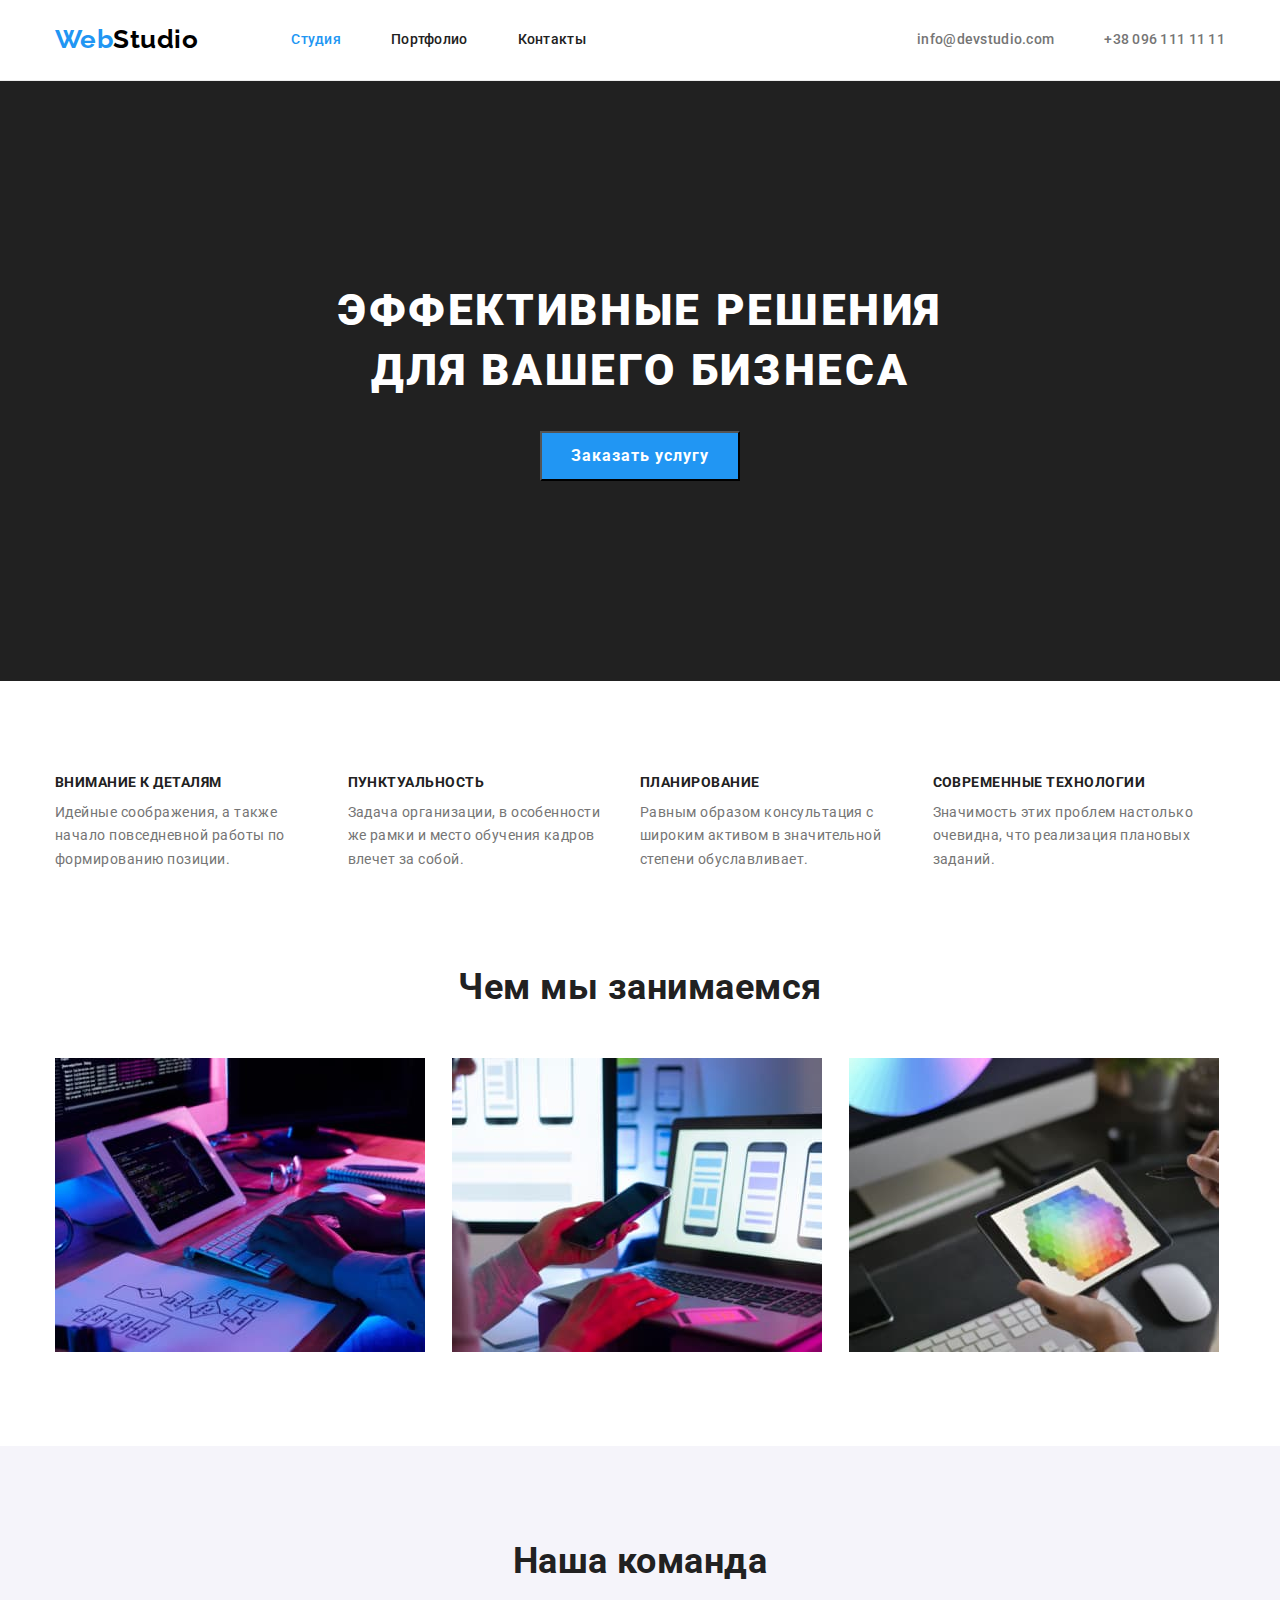
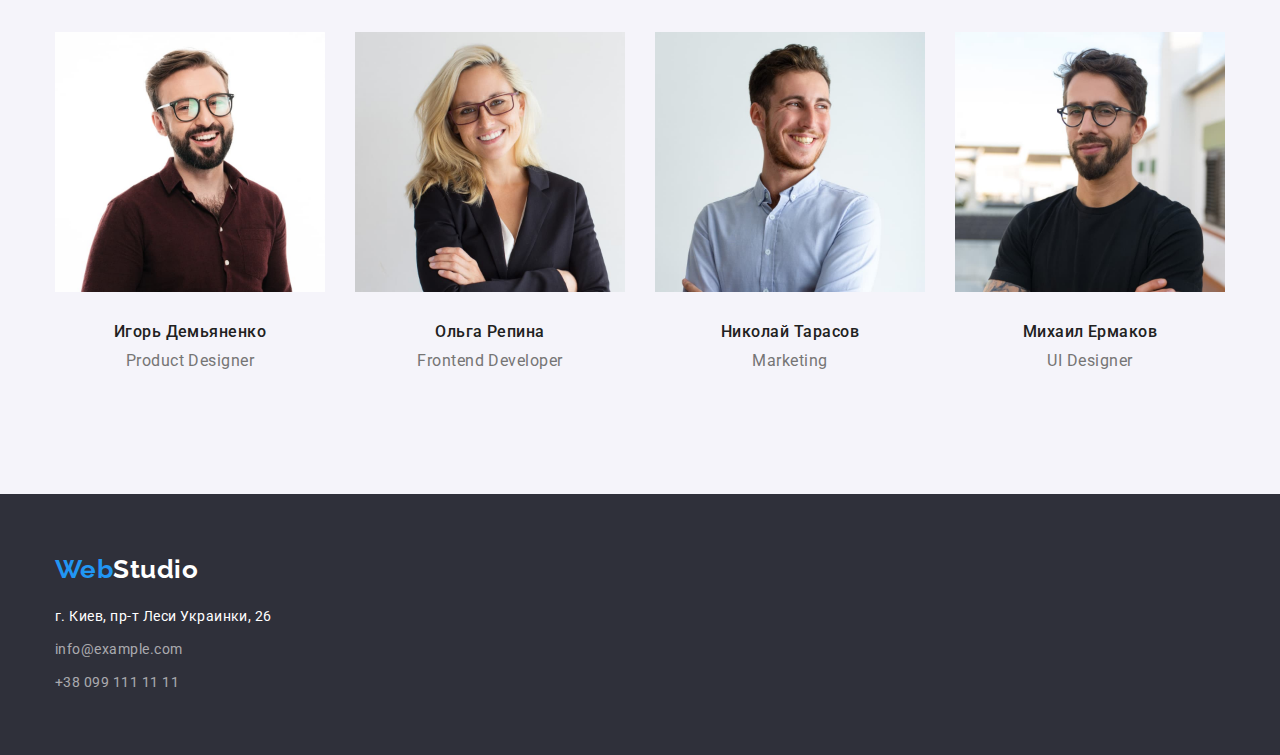
==== index.html @ e8fb50bc "добавляет файлы 3 работы" ====
<!DOCTYPE html>
<html lang="ru">

<head>
    <meta charset="UTF-8">
    <meta http-equiv="X-UA-Compatible" content="IE=edge">
    <meta name="viewport" content="width=device-width, initial-scale=1.0">
    <title>Студия</title>
    <link rel="preconnect" href="https://fonts.googleapis.com">
    <link rel="preconnect" href="https://fonts.gstatic.com" crossorigin>
    <link
        href="https://fonts.googleapis.com/css2?family=Raleway:wght@700&family=Roboto:wght@400;500;700;900&display=swap"
        rel="stylesheet">
    <link rel="stylesheet"
        href="https://cdnjs.cloudflare.com/ajax/libs/modern-normalize/1.1.0/modern-normalize.min.css" />
    <link rel="stylesheet" href="./css/styles.css" />
</head>

<body>
    <header class="header">
        <div class="container header-container">
            <a class="link logo-header" href="./"><span class="accent">Web</span>Studio</a>
            <nav>
                <ul class="list header-nav">
                    <li class="header-item"><a class="link header-link current" href="">Студия</a></li>
                    <li class="header-item"><a class="link header-link" href="./portfolio.html">Портфолио</a></li>
                    <li class="header-item"><a class="link header-link" href="">Контакты</a> </li>
                </ul>
            </nav>
            <ul class="list header-contact-list">
                <li class="header-contact-link">
                    <a class="link contact-header" href="mailto:info@devstudio.com">info@devstudio.com</a>
                </li>
                <li class="header-contact-link">
                    <a class="link contact-header" href="tel:+380961111111">+38 096 111 11 11</a>
                </li>
            </ul>
        </div>
    </header>
    <!--Герой-->
    <main>
        <section class="hero">
            <div class="container">
                <h1 class="primary-title">Эффективные решения для вашего бизнеса</h1>
                <button class="btn hero-btn" type="button">Заказать услугу</button>
            </div>
        </section>
        <!--Преимущества-->
        <section class="section benefits">
            <div class="container">
                <ul class="list benefits-list">
                    <li class="list benefits-item">
                        <h3 class="benefits-title">Внимание к деталям</h3>
                        <p class="benefits-text">Идейные соображения, а также начало повседневной работы по формированию
                            позиции.</p>
                    </li>
                    <li class="list benefits-item">
                        <h3 class="benefits-title">Пунктуальность</h3>
                        <p class="benefits-text">Задача организации, в особенности же рамки и место обучения кадров
                            влечет
                            за собой.</p>
                    </li>
                    <li class="list benefits-item">
                        <h3 class="benefits-title">Планирование</h3>
                        <p class="benefits-text">Равным образом консультация с широким активом в значительной степени
                            обуславливает.</p>
                    </li>
                    <li class="list benefits-item">
                        <h3 class="benefits-title">Современные технологии</h3>
                        <p class="benefits-text">Значимость этих проблем настолько очевидна, что реализация плановых
                            заданий.</p>
                    </li>

                </ul>
            </div>
        </section>
        <!--Чем мы занимаемся-->
        <section class="section work">
            <div class="container">
                <h2 class="secondary-title">Чем мы занимаемся</h2>
                <ul class="list work-list">
                    <li class="work-item">
                        <img src="./images/box1.jpg" alt="создание сайтов" width="370" height="294" />
                    </li>
                    <li class="work-item">
                        <img src="./images/box2.jpg" alt="мобильные приложения" width="370" height="294" />
                    </li>
                    <li class="work-item">
                        <img src="./images/box3.jpg" alt="дизайн" width="370" height="294" />
                    </li>
                </ul>
            </div>
        </section>
        <!--Наша команда-->
        <section class="section team">
            <div class="container">
                <h2 class="secondary-title">Наша команда</h2>
                <ul class="list team-list">
                    <li class="team-item">
                        <img class="photo" src="./images/img.jpg" alt="Игорь Демьяненко" width="270" height="260" />
                        <div class="card-photo">
                            <h3 class="title-name">Игорь Демьяненко</h3>
                            <p lang="en" class="profession">Product Designer</p>
                        </div>
                    </li>
                    <li class="team-item">
                        <img class="photo" src="./images/img1.jpg" alt="Ольга Репина" width="270" height="260" />
                        <div class="card-photo">
                            <h3 class="title-name">Ольга Репина</h3>
                            <p lang="en" class="profession">Frontend Developer</p>
                        </div>
                    </li>
                    <li class="team-item">
                        <img class="photo" src="./images/img2.jpg" alt="Николай Тарасов" width="270" height="260" />
                        <div class="card-photo">
                            <h3 class="title-name">Николай Тарасов</h3>
                            <p lang="en" class="profession">Marketing</p>
                        </div>
                    </li>
                    <li class="team-item">
                        <img class="photo" src="./images/img3.jpg" alt="Михаил Ермаков" width="270" height="260" />
                        <div class="card-photo">
                            <h3 class="title-name">Михаил Ермаков</h3>
                            <p lang="en" class="profession">UI Designer</p>
                        </div>
                    </li>
                </ul>
            </div>
        </section>
    </main>
    <footer class="footer">
        <div class="container">
            <a class="link logo-footer" href="./"><span class="accent">Web</span>Studio</a>
            <address class="address">
                <p class="adds">г. Киев, пр-т Леси Украинки, 26</p>
                <a class="link contact-footer mailto" href="mailto:info@example.com">info@example.com</a>
                <a class="link contact-footer" href="tel:+380991111111">+38 099 111 11 11</a>
            </address>
        </div>
    </footer>

</body>

</html>
---- css/styles.css ----
:root {
  --primary-title-color: #ffffff;
  --secondary-title-color: #212121;
  --primary-text-color: #757575;
  --accent-color: #2196f3;
  --logo-header-color: #000000;
  --background-color: #f5f4fa;
  --background-color-header: #ffffff;
  --background-color-footer: #2f303a;
}


p, h1, h2, h3, h4, h5, h6 {
  margin: 0;
} 

.section {
  padding-top: 94px;
  padding-bottom: 94px;
}

ul {
  margin: 0;
  padding-left: 0;
}

img {
  display: block;
}


body {
  font-family: "Roboto", sans-serif;
  letter-spacing: 0.03em;
  color: var(--primary-text-color);
}

.link {
  text-decoration: none;
}
.list {
  list-style: none;
}

.container {
  width: 1200px;
  margin: 0 auto;
  padding-left: 15px;
  padding-right: 15px;
}

.btn {
  font-family: inherit;
  font-weight: 500;
  font-size: 16px;
  line-height: 1.62;
  text-align: center;
  cursor: pointer;
}

.accent {
  color: var(--accent-color);
}

.secondary-title {
  margin-bottom: 50px;
}

/* ------------HEADER----------- */

.header-container {
  display: flex;
  align-items: center;
  
}

.header-nav {
  display: flex;
}

.header-contact-list {
  display: flex;
  margin-left: auto;
}

.logo-header {
  font-family: Raleway;
  font-weight: 700;
  font-size: 26px;
  line-height: 1.19;
  color: var(--logo-header-color);
  margin-right: 93px;
}

.header-item:not(:last-child) {
  margin-right: 50px;
}

.header-contact-link:not(.header-contact-link:last-child) {
  margin-right: 50px;
}

.header-link {
  font-weight: 500;
  font-size: 14px;
  line-height: 1.14;
  letter-spacing: 0.02em;
  color: var(--secondary-title-color);
}

.contact-header {
  font-weight: 500;
  font-size: 14px;
  line-height: 1.14;
  letter-spacing: 0.02em;
  color: var(--primary-text-color);
}

.header-link:hover,
.header-link:focus,
.contact-header:hover,
.contact-header:focus {
  color: var(--accent-color);
}

.header-link.current {
  color: var(--accent-color);
}

.header {
  background-color: var(--background-color-header);
  padding-top: 24px;
  padding-bottom: 25px;
  border-bottom: 1px solid #ECECEC;
}

/* ------------HERO----------- */

.hero {
  background-color: var(--secondary-title-color);
  padding-top: 200px;
  padding-bottom: 200px;
}

.hero .container {
   text-align: center;
}
.primary-title {
  width: 696px;
  font-weight: 900;
  font-size: 44px;
  line-height: 1.36;
  text-align: center;
  letter-spacing: 0.06em;
  text-transform: uppercase;
  color: var(--primary-title-color);
  margin-left: auto;
  margin-right: auto;
  margin-bottom: 30px;
}

.hero-btn {
  display: inline-block;
  width: 200px;
  height: 50px;
  font-weight: 700;
  font-size: 16px;
  line-height: 1.87;
  align-items: center;
  text-align: center;
  letter-spacing: 0.06em;
  color: var(--primary-title-color);
  background-color: var(--accent-color);
}




/* ------------BENEFITS----------- */

.section.benefits {
  padding-bottom: 47px;
}

.benefits-list {
  display: flex;
}

.benefits-item {
  width: calc(100% / 4 + -30px);
}

.benefits-item:not(:last-child) {
  margin-right: 30px;
}

.benefits-title {
  font-weight: 700;
  font-size: 14px;
  line-height: 1.14;
  text-transform: uppercase;
  color: var(--secondary-title-color);
  margin-bottom: 10px;
}

.benefits-text {
  font-size: 14px;
  line-height: 1.71;
  color: var(--primary-text-color);
}

/* ------------WORK----------- */

.section.work {
  padding-top: 47px;
}

.work-list {
  display: flex;
}


.work-item:not(:last-child) {
  margin-right: 27px;
}


/* ------------TEAM----------- */

.team-list {
  display: flex;
}

.team-item:not(:last-child) {
  margin-right: 30px;
}

.secondary-title {
  font-weight: 700;
  font-size: 36px;
  line-height: 42px;
  text-align: center;
  color: var(--secondary-title-color);
}

.title-name {
  font-weight: 500;
  font-size: 16px;
  line-height: 1.19;
  text-align: center;
  color: var(--secondary-title-color);
  margin-bottom: 10px;
}

.profession {
  font-size: 16px;
  line-height: 1.19;
  text-align: center;
  color: var(--primary-text-color);
}

.team {
  background-color: var(--background-color);
}

.card-photo {
  padding-top: 30px;
  padding-bottom: 30px;
}

/* ------------FOOTER----------- */

.logo-footer {
  display: inline-block;
  font-family: Raleway;
  font-weight: 700;
  font-size: 26px;
  line-height: 1.19;
  color: var(--primary-title-color);
  margin-bottom: 20px;
}

.address {
 display: flex;
  flex-direction: column;
}

.adds {
  font-style: normal;
  font-size: 14px;
  line-height: 1.71;
  color: var(--primary-title-color);
  margin-bottom: 9px;
}

.contact-footer.mailto {
  margin-bottom: 9px;
}

.contact-footer {
  font-style: normal;
  font-size: 14px;
  line-height: 1.71;
  color: rgba(255, 255, 255, 0.6);
}

.contact-footer:hover,
.contact-footer:focus,
.address:hover,
.address:focus {
  color: var(--accent-color);
}

.footer {
  background-color: var(--background-color-footer);
  padding-top: 60px;
  padding-bottom: 60px;
}

/* ------------PORTFOLIO----------- */


.filter {
  display: flex;
  justify-content: center;
  margin-bottom: 50px;
}


.filter-item:not(:last-child) {
  margin-right: 8px;
}

.filter .btn {
  font-weight: 500;
  font-size: 16px;
  line-height: 1.62;
  text-align: center;
  padding: 6px 22px;
  color: var(--secondary-title-color);
  background-color: var(--background-color);
}

.filter .btn:hover,
.filter .btn:focus {
  color: var(--primary-title-color);
  background-color: var(--accent-color);
}

.project {
  display: flex;
  flex-wrap: wrap;
  margin-right: -30px;
  margin-bottom: -30px;
}

.project-item {
  margin-right: 30px;
  margin-bottom: 30px;
}
.project-title {
  font-weight: 700;
  font-size: 18px;
  line-height: 2;
  letter-spacing: 0.06em;
  color: var(--secondary-title-color);
}

.project-text {
  font-size: 16px;
  line-height: 1.87;
  color: var(--primary-text-color);
}

.card-project {
  padding: 20px 24px;
  border-bottom: 1px solid #EEEEEE;
  border-left: 1px solid #EEEEEE;
  border-right: 1px solid #EEEEEE;
}
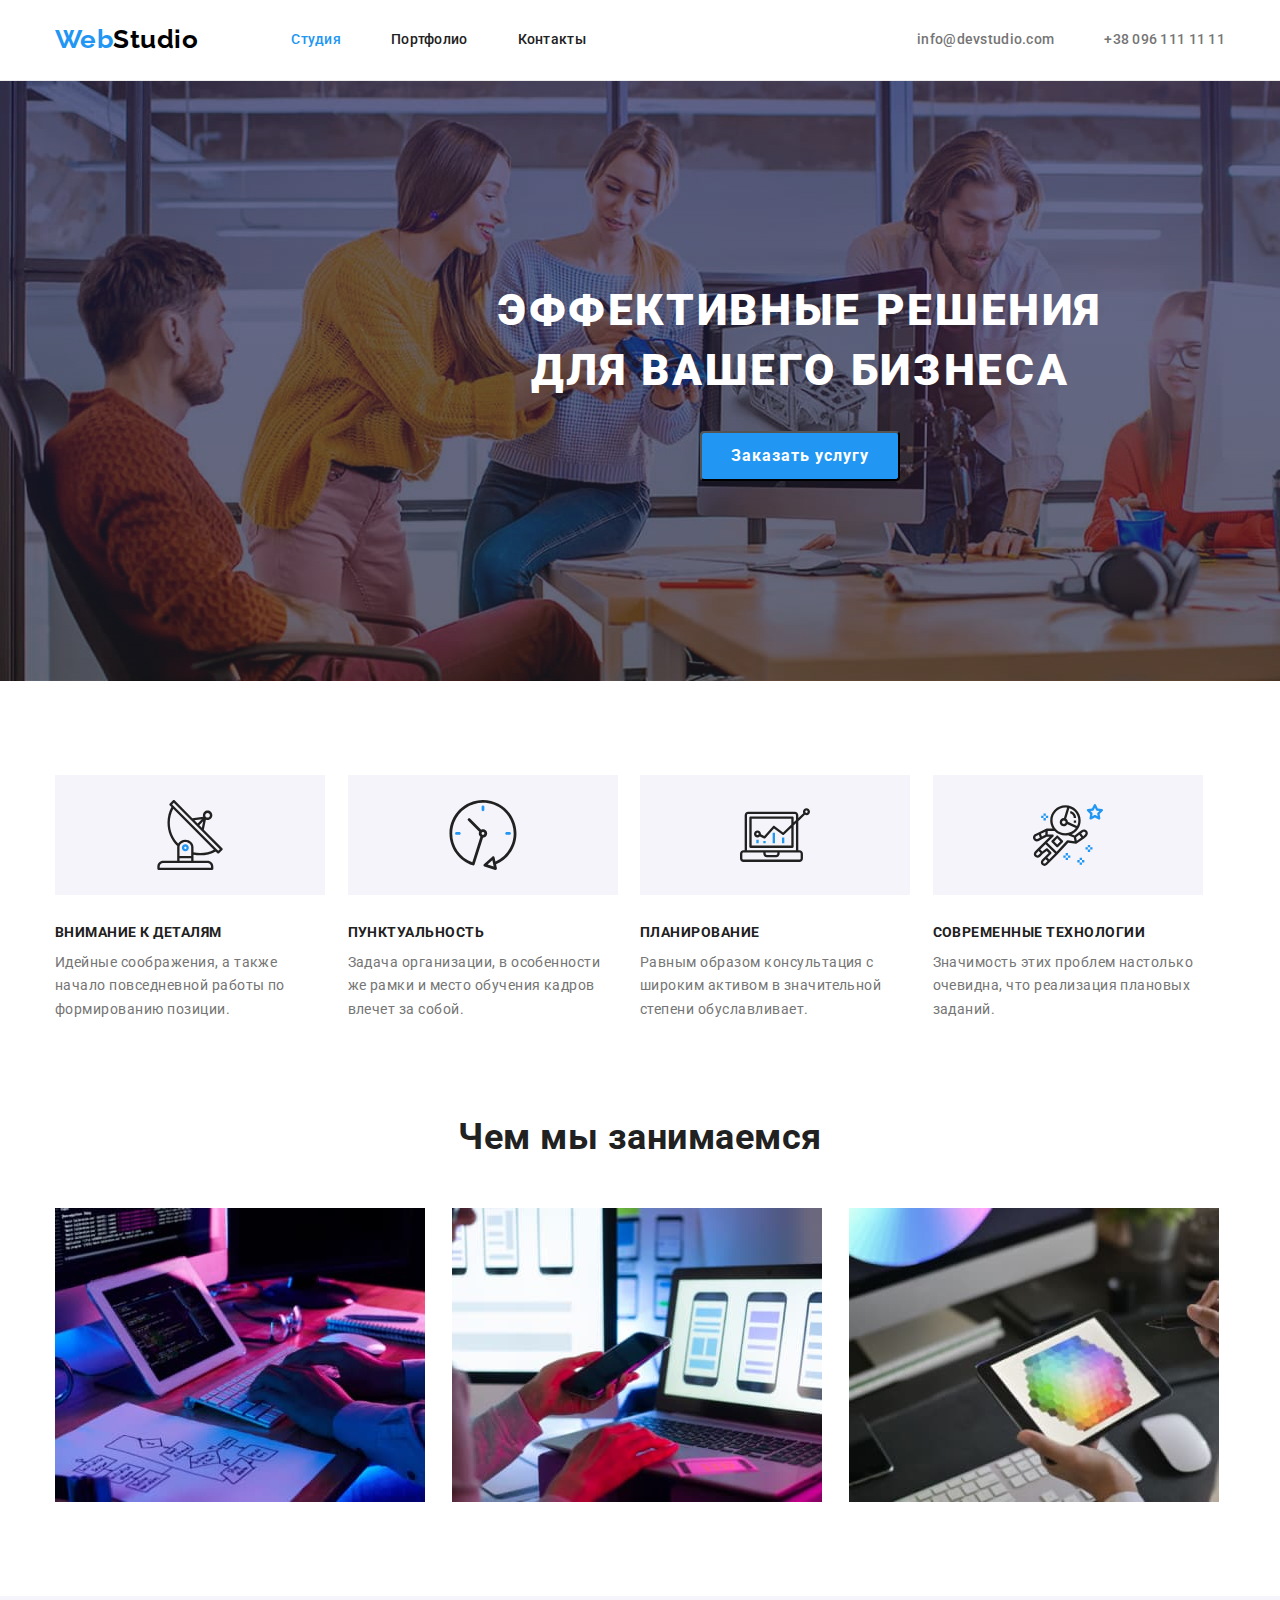
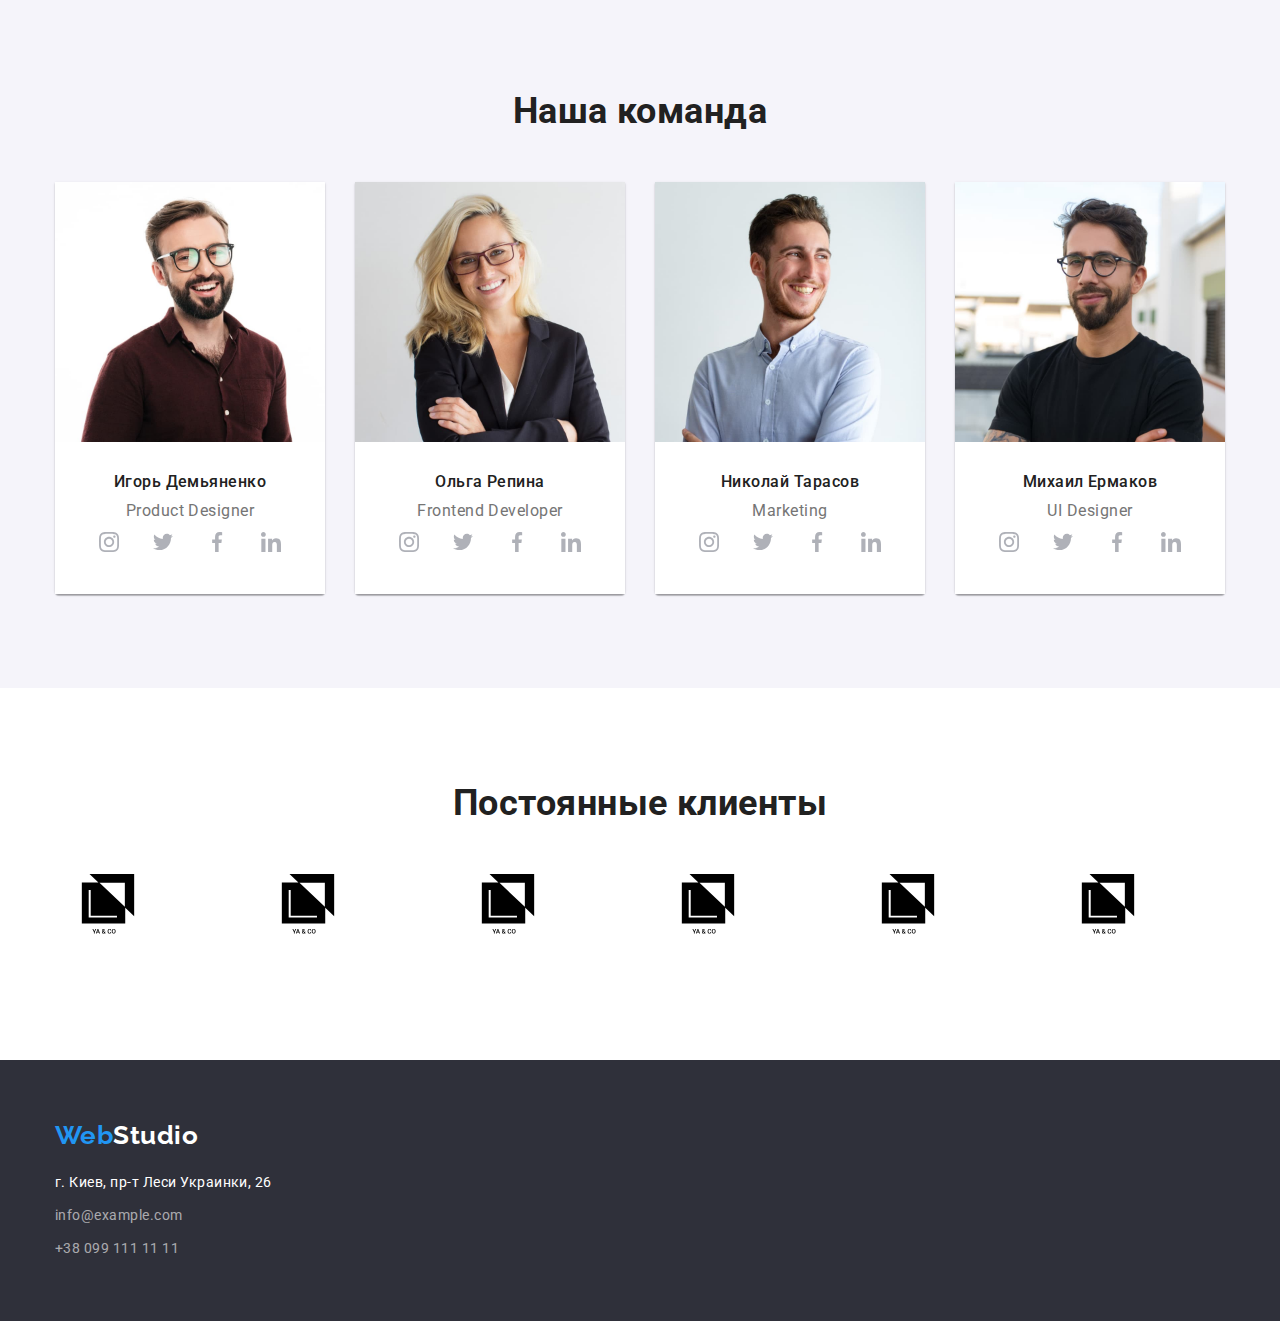
==== commit 1500de9a: "добавляет свг в секцию преимущества" ====
--- a/index.html
+++ b/index.html
@@ -29,7 +29,8 @@
             </nav>
             <ul class="list header-contact-list">
                 <li class="header-contact-link">
-                    <a class="link contact-header" href="mailto:info@devstudio.com">info@devstudio.com</a>
+                    <a class="link contact-header" href="mailto:info@devstudio.com">
+                        info@devstudio.com</a>
                 </li>
                 <li class="header-contact-link">
                     <a class="link contact-header" href="tel:+380961111111">+38 096 111 11 11</a>
@@ -50,22 +51,42 @@
             <div class="container">
                 <ul class="list benefits-list">
                     <li class="list benefits-item">
+                        <div class="benefits-icon-box">
+                            <svg class="benefits-icon">
+                            <use href="./images/sprite.svg#icon-antenna"></use>
+                            </svg>
+                        </div>
                         <h3 class="benefits-title">Внимание к деталям</h3>
                         <p class="benefits-text">Идейные соображения, а также начало повседневной работы по формированию
                             позиции.</p>
                     </li>
                     <li class="list benefits-item">
+                        <div class="benefits-icon-box">
+                            <svg class="benefits-icon">
+                                <use href="./images/sprite.svg#icon-clock"></use>
+                            </svg>
+                        </div>
                         <h3 class="benefits-title">Пунктуальность</h3>
                         <p class="benefits-text">Задача организации, в особенности же рамки и место обучения кадров
                             влечет
                             за собой.</p>
                     </li>
                     <li class="list benefits-item">
+                        <div class="benefits-icon-box">
+                            <svg class="benefits-icon">
+                                <use href="./images/sprite.svg#icon-diagram"></use>
+                            </svg>
+                        </div>
                         <h3 class="benefits-title">Планирование</h3>
                         <p class="benefits-text">Равным образом консультация с широким активом в значительной степени
                             обуславливает.</p>
                     </li>
                     <li class="list benefits-item">
+                        <div class="benefits-icon-box">
+                            <svg class="benefits-icon">
+                                <use href="./images/sprite.svg#icon-astronaut"></use>
+                            </svg>
+                        </div>
                         <h3 class="benefits-title">Современные технологии</h3>
                         <p class="benefits-text">Значимость этих проблем настолько очевидна, что реализация плановых
                             заданий.</p>
@@ -101,6 +122,36 @@
                         <div class="card-photo">
                             <h3 class="title-name">Игорь Демьяненко</h3>
                             <p lang="en" class="profession">Product Designer</p>
+                            <ul class="team-social-items social-list list">
+                                <li class="social-item">
+                                    <a href="" class="social-link link">
+                                        <svg class="social-icon">
+                                            <use href="./images/sprite.svg#icon-instagram"></use>
+                                        </svg>
+                                    </a>
+                                </li>
+                                <li class="social-item">
+                                    <a href="" class="social-link link">
+                                        <svg class="social-icon">
+                                            <use href="./images/sprite.svg#icon-twitter"></use>
+                                        </svg>
+                                    </a>
+                                </li>
+                                <li class="social-item">
+                                    <a href="" class="social-link link">
+                                        <svg class="social-icon">
+                                            <use href="./images/sprite.svg#icon-facebook"></use>
+                                        </svg>
+                                    </a>
+                                </li>
+                                <li class="social-item">
+                                    <a href="" class="social-link link">
+                                        <svg class="social-icon">
+                                            <use href="./images/sprite.svg#icon-linkedin"></use>
+                                        </svg>
+                                    </a>
+                                </li>
+                            </ul>
                         </div>
                     </li>
                     <li class="team-item">
@@ -108,6 +159,36 @@
                         <div class="card-photo">
                             <h3 class="title-name">Ольга Репина</h3>
                             <p lang="en" class="profession">Frontend Developer</p>
+                            <ul class="team-social-items social-list list">
+                                <li class="social-item">
+                                    <a href="" class="social-link link">
+                                        <svg class="social-icon">
+                                            <use href="./images/sprite.svg#icon-instagram"></use>
+                                        </svg>
+                                    </a>
+                                </li>
+                                <li class="social-item">
+                                    <a href="" class="social-link link">
+                                        <svg class="social-icon">
+                                            <use href="./images/sprite.svg#icon-twitter"></use>
+                                        </svg>
+                                    </a>
+                                </li>
+                                <li class="social-item">
+                                    <a href="" class="social-link link">
+                                        <svg class="social-icon">
+                                            <use href="./images/sprite.svg#icon-facebook"></use>
+                                        </svg>
+                                    </a>
+                                </li>
+                                <li class="social-item">
+                                    <a href="" class="social-link link">
+                                        <svg class="social-icon">
+                                            <use href="./images/sprite.svg#icon-linkedin"></use>
+                                        </svg>
+                                    </a>
+                                </li>
+                            </ul>
                         </div>
                     </li>
                     <li class="team-item">
@@ -115,6 +196,36 @@
                         <div class="card-photo">
                             <h3 class="title-name">Николай Тарасов</h3>
                             <p lang="en" class="profession">Marketing</p>
+                            <ul class="team-social-items social-list list">
+                                <li class="social-item">
+                                    <a href="" class="social-link link">
+                                        <svg class="social-icon">
+                                            <use href="./images/sprite.svg#icon-instagram"></use>
+                                        </svg>
+                                    </a>
+                                </li>
+                                <li class="social-item">
+                                    <a href="" class="social-link link">
+                                        <svg class="social-icon">
+                                            <use href="./images/sprite.svg#icon-twitter"></use>
+                                        </svg>
+                                    </a>
+                                </li>
+                                <li class="social-item">
+                                    <a href="" class="social-link link">
+                                        <svg class="social-icon">
+                                            <use href="./images/sprite.svg#icon-facebook"></use>
+                                        </svg>
+                                    </a>
+                                </li>
+                                <li class="social-item">
+                                    <a href="" class="social-link link">
+                                        <svg class="social-icon">
+                                            <use href="./images/sprite.svg#icon-linkedin"></use>
+                                        </svg>
+                                    </a>
+                                </li>
+                            </ul>
                         </div>
                     </li>
                     <li class="team-item">
@@ -122,8 +233,103 @@
                         <div class="card-photo">
                             <h3 class="title-name">Михаил Ермаков</h3>
                             <p lang="en" class="profession">UI Designer</p>
-                        </div>
-                    </li>
+                            <ul class="team-social-items social-list list">
+                                <li class="social-item">
+                                    <a href="" class="social-link link">
+                                        <svg class="social-icon">
+                                            <use href="./images/sprite.svg#icon-instagram"></use>
+                                        </svg>
+                                    </a>
+                                </li>
+                                <li class="social-item">
+                                    <a href="" class="social-link link">
+                                        <svg class="social-icon">
+                                            <use href="./images/sprite.svg#icon-twitter"></use>
+                                        </svg>
+                                    </a>
+                                </li>
+                                <li class="social-item">
+                                    <a href="" class="social-link link">
+                                        <svg class="social-icon">
+                                            <use href="./images/sprite.svg#icon-facebook"></use>
+                                        </svg>
+                                    </a>
+                                </li>
+                                <li class="social-item">
+                                    <a href="" class="social-link link">
+                                        <svg class="social-icon">
+                                            <use href="./images/sprite.svg#icon-linkedin"></use>
+                                        </svg>
+                                    </a>
+                                </li>
+                            </ul>
+                        </div>
+                    </li>
+                </ul>
+            </div>
+        </section>
+        
+        <!--Постоянные клиенты-->
+        <section class="section clients">
+            <div class="container">
+                <h2 class="secondary-title">Постоянные клиенты</h2>
+                <ul class="list clients-list">
+                    <li class="client-item">
+                        
+                        <a class="link client-link"> 
+                            
+                                <svg class="clients-icon">
+                                    <use href="./images/sprite.svg#icon-company-1"></use>
+                                </svg>
+                            
+                        </a>
+                        
+                    </li>
+                        <li class="client-item">
+                            <a class="link client-link">
+                                <div class="clients-icon-box">
+                                    <svg class="clients-icon">
+                                        <use href="./images/sprite.svg#icon-company-1"></use>
+                                    </svg>
+                                </div>
+                            </a>
+                        </li>
+                    <li class="client-item">
+                        <a class="link client-link">
+                            <div class="clients-icon-box">
+                                <svg class="clients-icon">
+                                    <use href="./images/sprite.svg#icon-company-1"></use>
+                                </svg>
+                            </div>
+                        </a>
+                    </li>
+                        <li class="client-item">
+                            <a class="link client-link">
+                                <div class="clients-icon-box">
+                                    <svg class="clients-icon">
+                                        <use href="./images/sprite.svg#icon-company-1"></use>
+                                    </svg>
+                                </div>
+                            </a>
+                        </li>
+                        <li class="client-item">
+                            <a class="link client-link">
+                                <div class="clients-icon-box">
+                                    <svg class="clients-icon">
+                                        <use href="./images/sprite.svg#icon-company-1"></use>
+                                    </svg>
+                                </div>
+                            </a>
+                        </li>
+                        <li class="client-item">
+                            <a class="link client-link">
+                                <div class="clients-icon-box">
+                                    <svg class="clients-icon">
+                                        <use href="./images/sprite.svg#icon-company-1"></use>
+                                    </svg>
+                                </div>
+                            </a>
+                        </li>
                 </ul>
             </div>
         </section>
--- a/css/styles.css
+++ b/css/styles.css
@@ -7,12 +7,18 @@
   --background-color: #f5f4fa;
   --background-color-header: #ffffff;
   --background-color-footer: #2f303a;
-}
-
-
-p, h1, h2, h3, h4, h5, h6 {
+  --color-icon: #afb1b8;
+}
+
+p,
+h1,
+h2,
+h3,
+h4,
+h5,
+h6 {
   margin: 0;
-} 
+}
 
 .section {
   padding-top: 94px;
@@ -27,7 +33,6 @@
 img {
   display: block;
 }
-
 
 body {
   font-family: "Roboto", sans-serif;
@@ -71,7 +76,6 @@
 .header-container {
   display: flex;
   align-items: center;
-  
 }
 
 .header-nav {
@@ -131,19 +135,32 @@
   background-color: var(--background-color-header);
   padding-top: 24px;
   padding-bottom: 25px;
-  border-bottom: 1px solid #ECECEC;
-}
-
+  border-bottom: 1px solid #ececec;
+}
+
+.contact-icon {
+  margin-right: 10px;
+  fill: currentColor;
+}
 /* ------------HERO----------- */
 
 .hero {
   background-color: var(--secondary-title-color);
+  background-image: linear-gradient(
+      rgba(45, 52, 128, 0.4),
+      rgba(47, 48, 58, 0.4)
+    ),
+    url(../images/main-bg.jpg);
+  background-repeat: no-repeat;
+  background-position: center;
+  background-size: cover;
   padding-top: 200px;
   padding-bottom: 200px;
+  width: 1600px;
 }
 
 .hero .container {
-   text-align: center;
+  text-align: center;
 }
 .primary-title {
   width: 696px;
@@ -171,10 +188,8 @@
   letter-spacing: 0.06em;
   color: var(--primary-title-color);
   background-color: var(--accent-color);
-}
-
-
-
+  border-radius: 4px;
+}
 
 /* ------------BENEFITS----------- */
 
@@ -209,6 +224,21 @@
   color: var(--primary-text-color);
 }
 
+.benefits-icon-box {
+  width: 270px;
+  height: 120px;
+  background-color: var(--background-color);
+  display: flex;
+  align-items: center;
+  justify-content: center;
+  margin-bottom: 30px;
+}
+
+.benefits-icon {
+  width: 70px;
+  height: 70px;
+}
+
 /* ------------WORK----------- */
 
 .section.work {
@@ -219,16 +249,20 @@
   display: flex;
 }
 
-
 .work-item:not(:last-child) {
   margin-right: 27px;
 }
 
-
 /* ------------TEAM----------- */
 
 .team-list {
   display: flex;
+}
+
+.team-item {
+  box-shadow: 0px 1px 3px rgba(0, 0, 0, 0.12), 0px 1px 1px rgba(0, 0, 0, 0.14),
+    0px 2px 1px rgba(0, 0, 0, 0.2);
+  border-radius: 0px 0px 4px 4px;
 }
 
 .team-item:not(:last-child) {
@@ -266,7 +300,79 @@
 .card-photo {
   padding-top: 30px;
   padding-bottom: 30px;
-}
+  background-color: #fff;
+}
+
+.social-list {
+  display: flex;
+  justify-content: center;
+}
+
+.social-item {
+  width: 44px;
+  height: 44px;
+}
+
+.social-item + .social-item {
+  margin-left: 10px;
+}
+
+.social-link {
+  width: 100%;
+  height: 100%;
+  background-color: inherit;
+  display: flex;
+  align-items: center;
+  justify-content: center;
+  border-radius: 50%;
+}
+
+.social-link:hover,
+.social-link:focus {
+  background-color: var(--accent-color);
+}
+
+.social-link:hover .social-icon,
+.social-link:focus .social-icon {
+  fill: #fff;
+}
+
+.social-icon {
+  width: 20px;
+  height: 20px;
+  fill: var(--color-icon);
+}
+
+/* ------------CLIENTS----------- */
+
+.clients-list {
+  display: flex;
+}
+
+.client-item:not(:last-child) {
+  margin-right: 30px;
+}
+
+.clients-icon-box {
+}
+
+.client-link {
+  display: inline-block;
+  width: 170px;
+  height: 92px;
+  border: 1px;
+  border-radius: 4px;
+  border-color: var(--color-icon);
+}
+
+.clients-icon {
+  width: 106px;
+  height: 60px;
+}
+
+/* .client-item + .client-item {
+  margin-right: 30px;
+} */
 
 /* ------------FOOTER----------- */
 
@@ -281,7 +387,7 @@
 }
 
 .address {
- display: flex;
+  display: flex;
   flex-direction: column;
 }
 
@@ -319,13 +425,11 @@
 
 /* ------------PORTFOLIO----------- */
 
-
 .filter {
   display: flex;
   justify-content: center;
   margin-bottom: 50px;
 }
-
 
 .filter-item:not(:last-child) {
   margin-right: 8px;
@@ -374,7 +478,7 @@
 
 .card-project {
   padding: 20px 24px;
-  border-bottom: 1px solid #EEEEEE;
-  border-left: 1px solid #EEEEEE;
-  border-right: 1px solid #EEEEEE;
-}
+  border-bottom: 1px solid #eeeeee;
+  border-left: 1px solid #eeeeee;
+  border-right: 1px solid #eeeeee;
+}
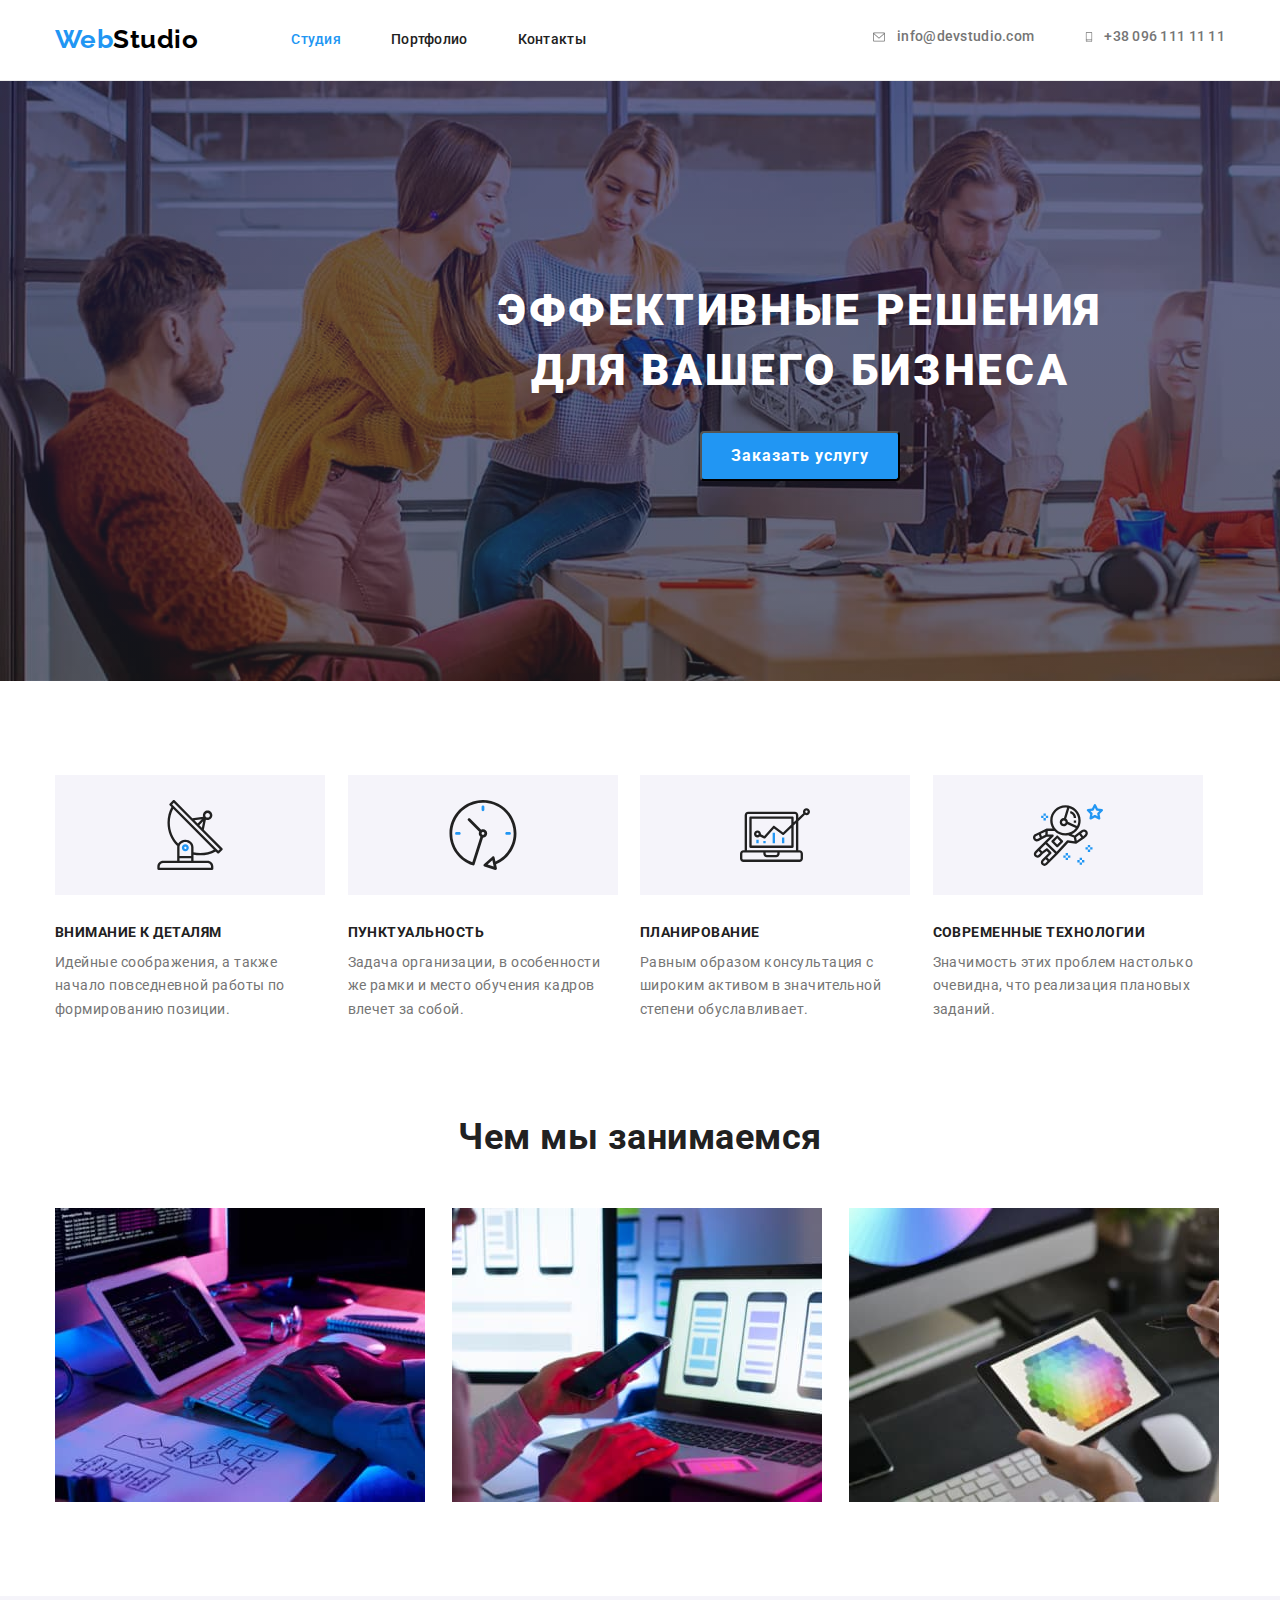
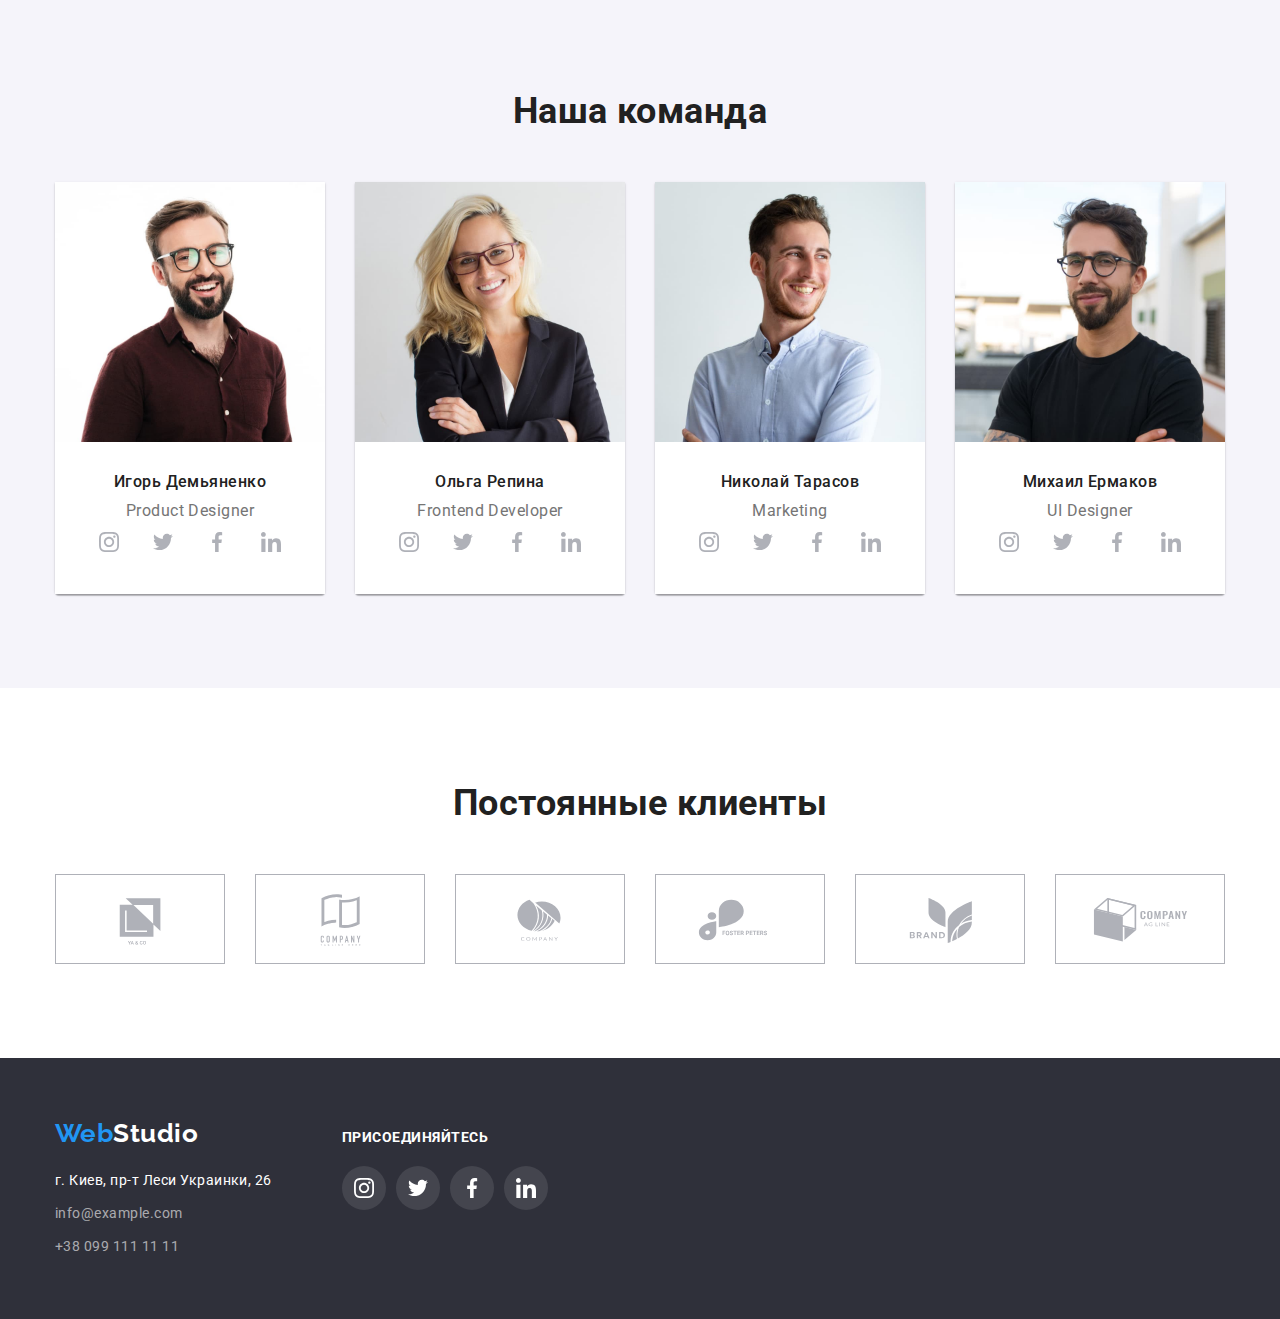
==== commit 55986c87: "Добавляет свг на стр Студия" ====
--- a/index.html
+++ b/index.html
@@ -30,10 +30,17 @@
             <ul class="list header-contact-list">
                 <li class="header-contact-link">
                     <a class="link contact-header" href="mailto:info@devstudio.com">
+                        <svg class="icon-header" width="16" height="12">
+                            <use href="./images/sprite.svg#icon-envelope"></use>
+                        </svg>
                         info@devstudio.com</a>
                 </li>
                 <li class="header-contact-link">
-                    <a class="link contact-header" href="tel:+380961111111">+38 096 111 11 11</a>
+                    <a class="link contact-header" href="tel:+380961111111">
+                        <svg class="icon-header" width="10" height="16">
+                            <use href="./images/sprite.svg#icon-smartphone"></use>
+                        </svg>
+                        +38 096 111 11 11</a>
                 </li>
             </ul>
         </div>
@@ -53,7 +60,7 @@
                     <li class="list benefits-item">
                         <div class="benefits-icon-box">
                             <svg class="benefits-icon">
-                            <use href="./images/sprite.svg#icon-antenna"></use>
+                                <use href="./images/sprite.svg#icon-antenna"></use>
                             </svg>
                         </div>
                         <h3 class="benefits-title">Внимание к деталям</h3>
@@ -268,80 +275,100 @@
                 </ul>
             </div>
         </section>
-        
         <!--Постоянные клиенты-->
-        <section class="section clients">
-            <div class="container">
-                <h2 class="secondary-title">Постоянные клиенты</h2>
-                <ul class="list clients-list">
-                    <li class="client-item">
-                        
-                        <a class="link client-link"> 
-                            
-                                <svg class="clients-icon">
-                                    <use href="./images/sprite.svg#icon-company-1"></use>
-                                </svg>
-                            
-                        </a>
-                        
-                    </li>
-                        <li class="client-item">
-                            <a class="link client-link">
-                                <div class="clients-icon-box">
-                                    <svg class="clients-icon">
-                                        <use href="./images/sprite.svg#icon-company-1"></use>
-                                    </svg>
-                                </div>
-                            </a>
-                        </li>
-                    <li class="client-item">
-                        <a class="link client-link">
-                            <div class="clients-icon-box">
-                                <svg class="clients-icon">
-                                    <use href="./images/sprite.svg#icon-company-1"></use>
-                                </svg>
-                            </div>
-                        </a>
-                    </li>
-                        <li class="client-item">
-                            <a class="link client-link">
-                                <div class="clients-icon-box">
-                                    <svg class="clients-icon">
-                                        <use href="./images/sprite.svg#icon-company-1"></use>
-                                    </svg>
-                                </div>
-                            </a>
-                        </li>
-                        <li class="client-item">
-                            <a class="link client-link">
-                                <div class="clients-icon-box">
-                                    <svg class="clients-icon">
-                                        <use href="./images/sprite.svg#icon-company-1"></use>
-                                    </svg>
-                                </div>
-                            </a>
-                        </li>
-                        <li class="client-item">
-                            <a class="link client-link">
-                                <div class="clients-icon-box">
-                                    <svg class="clients-icon">
-                                        <use href="./images/sprite.svg#icon-company-1"></use>
-                                    </svg>
-                                </div>
-                            </a>
-                        </li>
-                </ul>
-            </div>
-        </section>
+       <section class="section clients">
+           <div class="container">
+               <h2 class="secondary-title">Постоянные клиенты</h2>
+               <ul class="list clients-list">
+                   <li class="client-item">
+                       <a class="client-link link" href="">
+                           <svg class="client-icon" width="106" height="60">
+                               <use href="./images/sprite.svg#icon-Logo-1"></use>
+                           </svg>
+                       </a>
+                   </li>
+                    <li class="client-item">
+                        <a class="client-link link" href="">
+                            <svg class="client-icon" width="106" height="60">
+                                <use href="./images/sprite.svg#icon-Logo-2"></use>
+                            </svg>
+                        </a>
+                    </li>
+                    <li class="client-item">
+                        <a class="client-link link" href="">
+                            <svg class="client-icon" width="106" height="60">
+                                <use href="./images/sprite.svg#icon-Logo-3"></use>
+                            </svg>
+                        </a>
+                    </li>
+                    <li class="client-item">
+                        <a class="client-link link" href="">
+                            <svg class="client-icon" width="106" height="60">
+                                <use href="./images/sprite.svg#icon-Logo-4"></use>
+                            </svg>
+                        </a>
+                    </li>
+                    <li class="client-item">
+                        <a class="client-link link" href="">
+                            <svg class="client-icon" width="106" height="60">
+                                <use href="./images/sprite.svg#icon-Logo-5"></use>
+                            </svg>
+                        </a>
+                    </li>
+                    <li class="client-item">
+                        <a class="client-link link" href="">
+                            <svg class="client-icon" width="106" height="60">
+                                <use href="./images/sprite.svg#icon-Logo-6"></use>
+                            </svg>
+                        </a>
+                    </li>
+               </ul>
+           </div>
+       </section>
     </main>
     <footer class="footer">
-        <div class="container">
-            <a class="link logo-footer" href="./"><span class="accent">Web</span>Studio</a>
-            <address class="address">
-                <p class="adds">г. Киев, пр-т Леси Украинки, 26</p>
-                <a class="link contact-footer mailto" href="mailto:info@example.com">info@example.com</a>
-                <a class="link contact-footer" href="tel:+380991111111">+38 099 111 11 11</a>
-            </address>
+        <div class="container footer-flex">
+            <div class="footer-contact">
+                <a class="link logo-footer" href="./"><span class="accent">Web</span>Studio</a>
+                <address class="address">
+                    <p class="adds">г. Киев, пр-т Леси Украинки, 26</p>
+                    <a class="link contact-footer mailto" href="mailto:info@example.com">info@example.com</a>
+                    <a class="link contact-footer" href="tel:+380991111111">+38 099 111 11 11</a>
+                </address>
+            </div>
+            <div class="footer-social">
+                <p class="footer-text">присоединяйтесь</p>
+                <ul class="footer-social-items social-list list">
+                    <li class="social-item">
+                        <a href="" class="social-link social-link-footer link">
+                            <svg class="social-icon">
+                                <use href="./images/sprite.svg#icon-instagram"></use>
+                            </svg>
+                        </a>
+                    </li>
+                    <li class="social-item">
+                        <a href="" class="social-link social-link-footer link">
+                            <svg class="social-icon">
+                                <use href="./images/sprite.svg#icon-twitter"></use>
+                            </svg>
+                        </a>
+                    </li>
+                    <li class="social-item">
+                        <a href="" class="social-link social-link-footer link">
+                            <svg class="social-icon">
+                                <use href="./images/sprite.svg#icon-facebook"></use>
+                            </svg>
+                        </a>
+                    </li>
+                    <li class="social-item">
+                        <a href="" class="social-link social-link-footer link">
+                            <svg class="social-icon">
+                                <use href="./images/sprite.svg#icon-linkedin"></use>
+                            </svg>
+                        </a>
+                    </li>
+                </ul>
+            </div>
         </div>
     </footer>
 
--- a/css/styles.css
+++ b/css/styles.css
@@ -113,6 +113,8 @@
 }
 
 .contact-header {
+  display: inline-flex;
+  align-items: center;
   font-weight: 500;
   font-size: 14px;
   line-height: 1.14;
@@ -138,9 +140,10 @@
   border-bottom: 1px solid #ececec;
 }
 
-.contact-icon {
+.icon-header {
   margin-right: 10px;
   fill: currentColor;
+  align-items: center;
 }
 /* ------------HERO----------- */
 
@@ -347,34 +350,51 @@
 
 .clients-list {
   display: flex;
+  padding: 0;
+  margin: 0;
+  list-style: none;
+  justify-content: space-between;
+  align-items: center;
+}
+
+.client-item {
+  width: 170px;
+  height: 90px;
 }
 
 .client-item:not(:last-child) {
   margin-right: 30px;
 }
 
-.clients-icon-box {
-}
-
 .client-link {
-  display: inline-block;
   width: 170px;
-  height: 92px;
-  border: 1px;
-  border-radius: 4px;
-  border-color: var(--color-icon);
-}
-
-.clients-icon {
-  width: 106px;
-  height: 60px;
-}
-
-/* .client-item + .client-item {
-  margin-right: 30px;
-} */
-
+  height: 90px;
+  display: block;
+  border: 1px solid #afb1b8;
+  color: #afb1b8;
+  background-color: #fff;
+  padding: 16px 32px;
+}
+
+.client-link:hover,
+.client-link:focus {
+  color: var(--accent-color);
+  border-color: var(--accent-color);
+}
+
+.client-icon {
+  fill: var(--color-icon);
+}
+
+.client-icon:hover,
+.client-icon:focus {
+  fill: var(--accent-color);
+}
 /* ------------FOOTER----------- */
+
+.footer-flex {
+  display: flex;
+}
 
 .logo-footer {
   display: inline-block;
@@ -417,10 +437,37 @@
   color: var(--accent-color);
 }
 
+.footer-social-items {
+  flex-direction: row;
+  justify-content: center;
+}
+
+.footer-social {
+  margin-left: 70px;
+}
+
+.footer-text {
+  font-weight: 700;
+  font-size: 14px;
+  line-height: 1.14;
+  text-transform: uppercase;
+  margin-bottom: 20px;
+  padding-top: 12px;
+  color: var(--primary-title-color);
+}
+
 .footer {
   background-color: var(--background-color-footer);
   padding-top: 60px;
   padding-bottom: 60px;
+}
+
+.social-link-footer {
+  background: rgba(255, 255, 255, 0.1);
+}
+
+.social-link-footer .social-icon {
+  fill: var(--primary-title-color);
 }
 
 /* ------------PORTFOLIO----------- */
